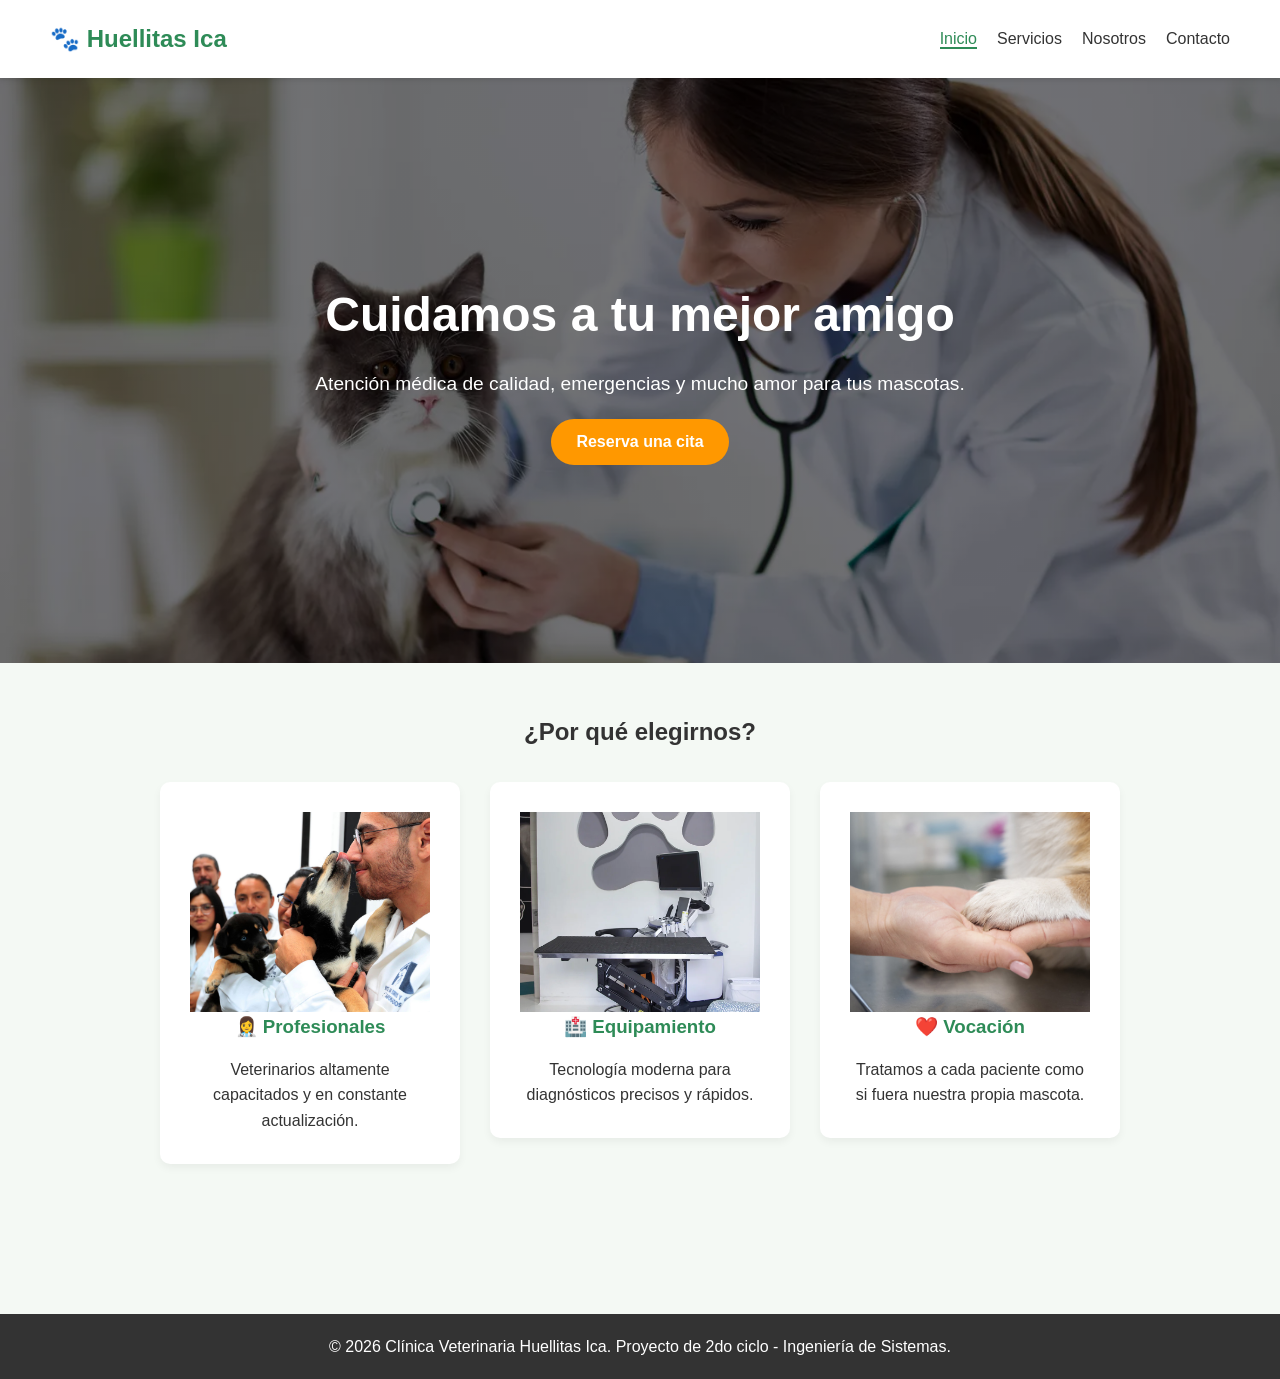
==== index.html @ 150d7863 "Add files via upload" ====
<!DOCTYPE html>
<html lang="es">
<head>
    <meta charset="UTF-8">
    <meta name="viewport" content="width=device-width, initial-scale=1.0">
    <title>Clínica Veterinaria Huellitas Ica</title>
    <link rel="icon" href="imagenes/logovet.png" type="image/png">
    <link rel="stylesheet" href="css/global.css">
    <link rel="stylesheet" href="css/layout.css">
    <link rel="stylesheet" href="css/inicio.css">
    
</head>
<body>

    <header>
        <div class="logo">
            🐾 Huellitas Ica
        </div>
        <nav>
            <ul>
                <li><a href="index.html" class="active">Inicio</a></li>
                <li><a href="servicios.html">Servicios</a></li>
                <li><a href="nosotros.html">Nosotros</a></li>
                <li><a href="contacto.html">Contacto</a></li>
            </ul>
        </nav>
    </header>

    <main>
        <section class="hero">
            <div class="hero-content">
                <h1>Cuidamos a tu mejor amigo</h1>
                <p>Atención médica de calidad, emergencias y mucho amor para tus mascotas.</p>
                <a href="contacto.html" class="btn">Reserva una cita</a>
            </div>
        </section>

        <section class="info-rapida">
            <h2>¿Por qué elegirnos?</h2>
            <div class="cards-container">
                
                <div class="card">
                    <div class="card-img-wrapper">
                        <img src="imagenes/profesionales.jpg" alt="Profesionales">
                    </div>
                    <div class="card-content-inicio">
                        <h3>👩‍⚕️ Profesionales</h3>
                        <p>Veterinarios altamente capacitados y en constante actualización.</p>
                    </div>
                </div>

                <div class="card">
                    <div class="card-img-wrapper">
                        <img src="imagenes/equipamiento.jpg" alt="Equipamiento">
                    </div>
                    <div class="card-content-inicio">
                        <h3>🏥 Equipamiento</h3>
                        <p>Tecnología moderna para diagnósticos precisos y rápidos.</p>
                    </div>
                </div>

                <div class="card">
                    <div class="card-img-wrapper">
                        <img src="imagenes/vocacion.jpg" alt="Vocación">
                    </div>
                    <div class="card-content-inicio">
                        <h3>❤️ Vocación</h3>
                        <p>Tratamos a cada paciente como si fuera nuestra propia mascota.</p>
                    </div>
                </div>

            </div>
        </section>
    </main>

    <footer>
        <p>&copy; 2026 Clínica Veterinaria Huellitas Ica. Proyecto de 2do ciclo - Ingeniería de Sistemas.</p>
    </footer>
</body>
</html>
---- css/global.css ----
/* Reseteo básico para que se vea igual en todos los navegadores */
* {
    margin: 0;
    padding: 0;
    box-sizing: border-box;
    font-family: 'Segoe UI', Tahoma, Geneva, Verdana, sans-serif;
}

/* Variables de color para mantener la armonía */
:root {
    --primary-color: #2E8B57; /* Verde agradable */
    --secondary-color: #f4f9f4; /* Fondo claro */
    --text-dark: #333;
    --text-light: #fff;
}

body {
    background-color: var(--secondary-color);
    color: var(--text-dark);
    line-height: 1.6;
}
---- css/layout.css ----
/* --- HEADER Y NAVEGACIÓN --- */
header {
    background-color: white;
    box-shadow: 0 2px 5px rgba(0,0,0,0.1);
    display: flex;
    justify-content: space-between;
    align-items: center;
    padding: 20px 50px;
    position: sticky;
    top: 0;
    z-index: 100;
}

.logo {
    font-size: 24px;
    font-weight: bold;
    color: var(--primary-color);
}

nav ul {
    list-style: none;
    display: flex;
    gap: 20px;
}

nav a {
    text-decoration: none;
    color: var(--text-dark);
    font-weight: 500;
    transition: color 0.3s;
}

nav a:hover, nav a.active {
    color: var(--primary-color);
    border-bottom: 2px solid var(--primary-color);
}

/* --- FOOTER --- */
footer {
    background-color: var(--text-dark);
    color: white;
    text-align: center;
    padding: 20px;
    margin-top: 40px;
}
---- css/inicio.css ----
/* --- SECCIÓN HERO (INICIO) CON TU IMAGEN --- */
.hero {
    /* Cambiamos el nombre de la ruta a image1.jpg */
    background-image: linear-gradient(rgba(0, 0, 0, 0.55), rgba(0, 0, 0, 0.55)), url('../imagenes/image1.jpg'); 
    color: var(--text-light);
    height: 65vh; 
    display: flex;
    align-items: center;
    justify-content: center;
    text-align: center;
    background-size: cover;       
    background-position: center;  
    background-repeat: no-repeat;
}

.hero-content h1 {
    font-size: 3rem;
    margin-bottom: 15px;
}

.hero-content p {
    font-size: 1.2rem;
    margin-bottom: 20px;
}

.btn {
    display: inline-block;
    padding: 10px 25px;
    background-color: #FF9800; /* Naranja para contraste */
    color: white;
    text-decoration: none;
    border-radius: 25px;
    font-weight: bold;
    transition: background 0.3s, transform 0.2s;
}

.btn:hover {
    background-color: #e68a00;
    transform: scale(1.05);
}

/* --- TARJETAS DE INFORMACIÓN --- */
.info-rapida, .servicios-header, .lista-servicios {
    padding: 50px;
    text-align: center;
}

.cards-container, .lista-servicios {
    display: flex;
    justify-content: center;
    gap: 30px;
    margin-top: 30px;
    flex-wrap: wrap; /* Para que se adapte a pantallas más pequeñas */
}

.card, .servicio-item {
    background: white;
    padding: 30px;
    border-radius: 10px;
    box-shadow: 0 4px 8px rgba(0,0,0,0.05);
    width: 300px;
    transition: transform 0.3s;
}

.card:hover, .servicio-item:hover {
    transform: translateY(-10px);
    box-shadow: 0 8px 16px rgba(0,0,0,0.1);
}

.card h3, .servicio-item h2 {
    color: var(--primary-color);
    margin-bottom: 15px;
}

/* ==========================================
CORRECCIÓN DE TARJETAS EN EL INICIO
   ========================================== */

/* 1. Forzamos a que el contenedor alinee todo por igual */
.cards-container {
    display: flex;
    gap: 30px;
    max-width: 1100px;
    margin: 30px auto 60px auto;
    padding: 0 20px;
    flex-wrap: wrap;
    justify-content: center;
    align-items: flex-start; /* Evita que las tarjetas se estiren infinitamente hacia abajo */
}

/* 2. Definimos el tamaño exacto y fijo del contenedor de la foto */
.card-img-wrapper {
    width: 100%;
    height: 200px; /* Altura fija ideal para que se vea como tarjeta profesional */
    overflow: hidden;
    background-color: #f0f0f0;
}

/* 3. Aseguramos que la imagen se adapte sin deformarse */
.card-img-wrapper img {
    width: 100%;
    height: 100%;
    object-fit: cover; /* Recorta la foto proporcionalmente para que no se deforme */
    display: block;
}
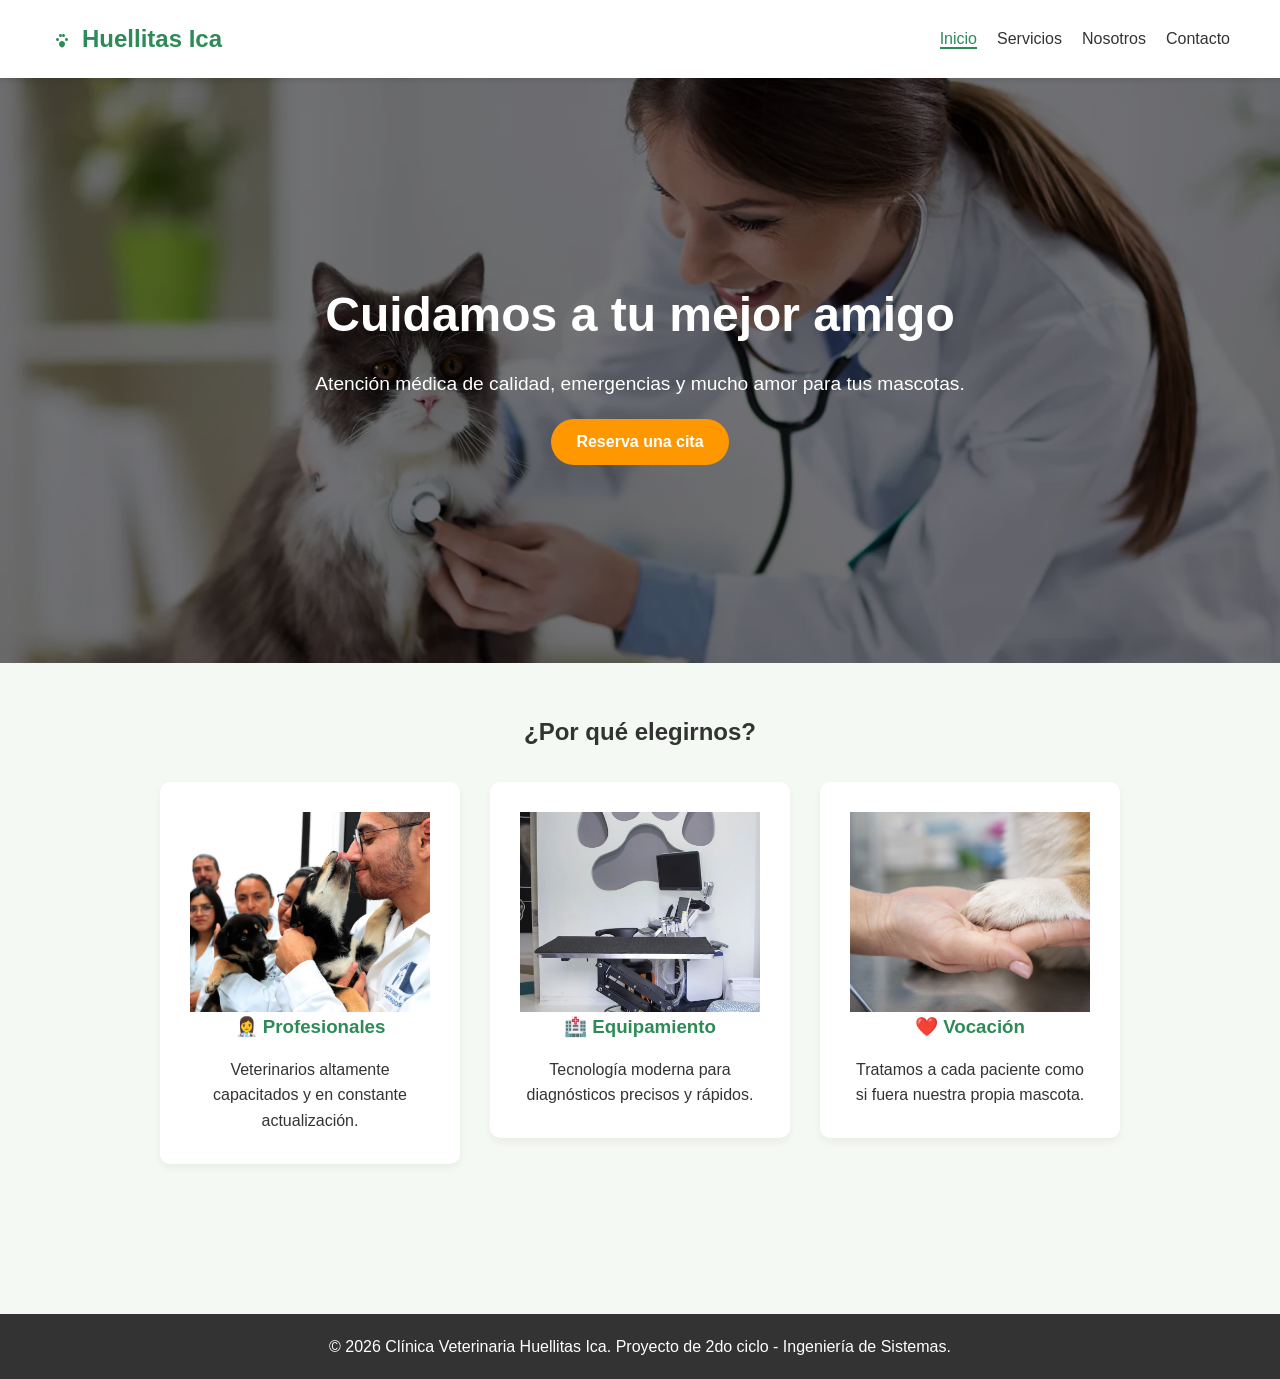
==== commit a40c87d2: "Update index.html" ====
--- a/index.html
+++ b/index.html
@@ -13,9 +13,12 @@
 <body>
 
     <header>
-        <div class="logo">
-            🐾 Huellitas Ica
-        </div>
+<div class="logo">
+    <svg class="logo-icon" viewBox="0 0 24 24" xmlns="http://www.w3.org/2000/svg">
+        <path d="M12 14c-1.66 0-3 1.34-3 3 0 2 2 3.5 3 3.5s3-1.5 3-3.5c0-1.66-1.34-3-3-3zm-4.5-3c-.83 0-1.5.67-1.5 1.5s.67 1.5 1.5 1.5 1.5-.67 1.5-1.5-.67-1.5-1.5-1.5zm9 0c-.83 0-1.5.67-1.5 1.5s.67 1.5 1.5 1.5 1.5-.67 1.5-1.5-.67-1.5-1.5-1.5zm-6-4C9.67 7 9 7.67 9 8.5S9.67 10 10.5 10s1.5-.67 1.5-1.5S11.33 7 10.5 7zm3 0c-.83 0-1.5.67-1.5 1.5s.67 1.5 1.5 1.5 1.5-.67 1.5-1.5S14.33 7 13.5 7z"/>
+    </svg>
+    Huellitas Ica
+</div>
         <nav>
             <ul>
                 <li><a href="index.html" class="active">Inicio</a></li>
@@ -77,4 +80,4 @@
         <p>&copy; 2026 Clínica Veterinaria Huellitas Ica. Proyecto de 2do ciclo - Ingeniería de Sistemas.</p>
     </footer>
 </body>
-</html>+</html>
--- a/css/layout.css
+++ b/css/layout.css
@@ -42,4 +42,51 @@
     text-align: center;
     padding: 20px;
     margin-top: 40px;
-}+}
+/* ==========================================
+   OPTIMIZACIÓN RESPONSIVE PARA EL MENÚ (CELULARES)
+   ========================================== */
+@media (max-width: 768px) {
+    header {
+        flex-direction: column; /* Pone el logo arriba y el menú abajo */
+        gap: 15px;
+        padding: 15px 10px;
+        text-align: center;
+    }
+
+    header .logo {
+        width: 100%;
+        justify-content: center;
+        font-size: 1.4rem;
+    }
+
+    header nav {
+        width: 100%;
+    }
+
+    header nav ul {
+        flex-direction: row;     /* Los mantiene en fila */
+        justify-content: center; /* Los centra en la pantalla del celular */
+        gap: 12px;               /* Espacio para que quepa el dedo al presionar */
+        padding: 0;
+        flex-wrap: wrap;         /* Si el celular es muy chico, se acomodan abajo */
+    }
+
+    header nav ul li a {
+        font-size: 0.95rem;      
+        padding: 6px 8px;
+    }
+}
+/* Alinea el texto del logo con el nuevo icono SVG */
+.logo {
+    display: flex;
+    align-items: center;
+    gap: 8px; /* Espacio perfecto entre la huella y el texto */
+}
+
+/* Controla el tamaño y fuerza a que el icono use el mismo color verde del texto */
+.logo-icon {
+    width: 24px;
+    height: 24px;
+    fill: currentColor; /* Esto hace que el SVG adopte el color verde de tu clase .logo automáticamente */
+}
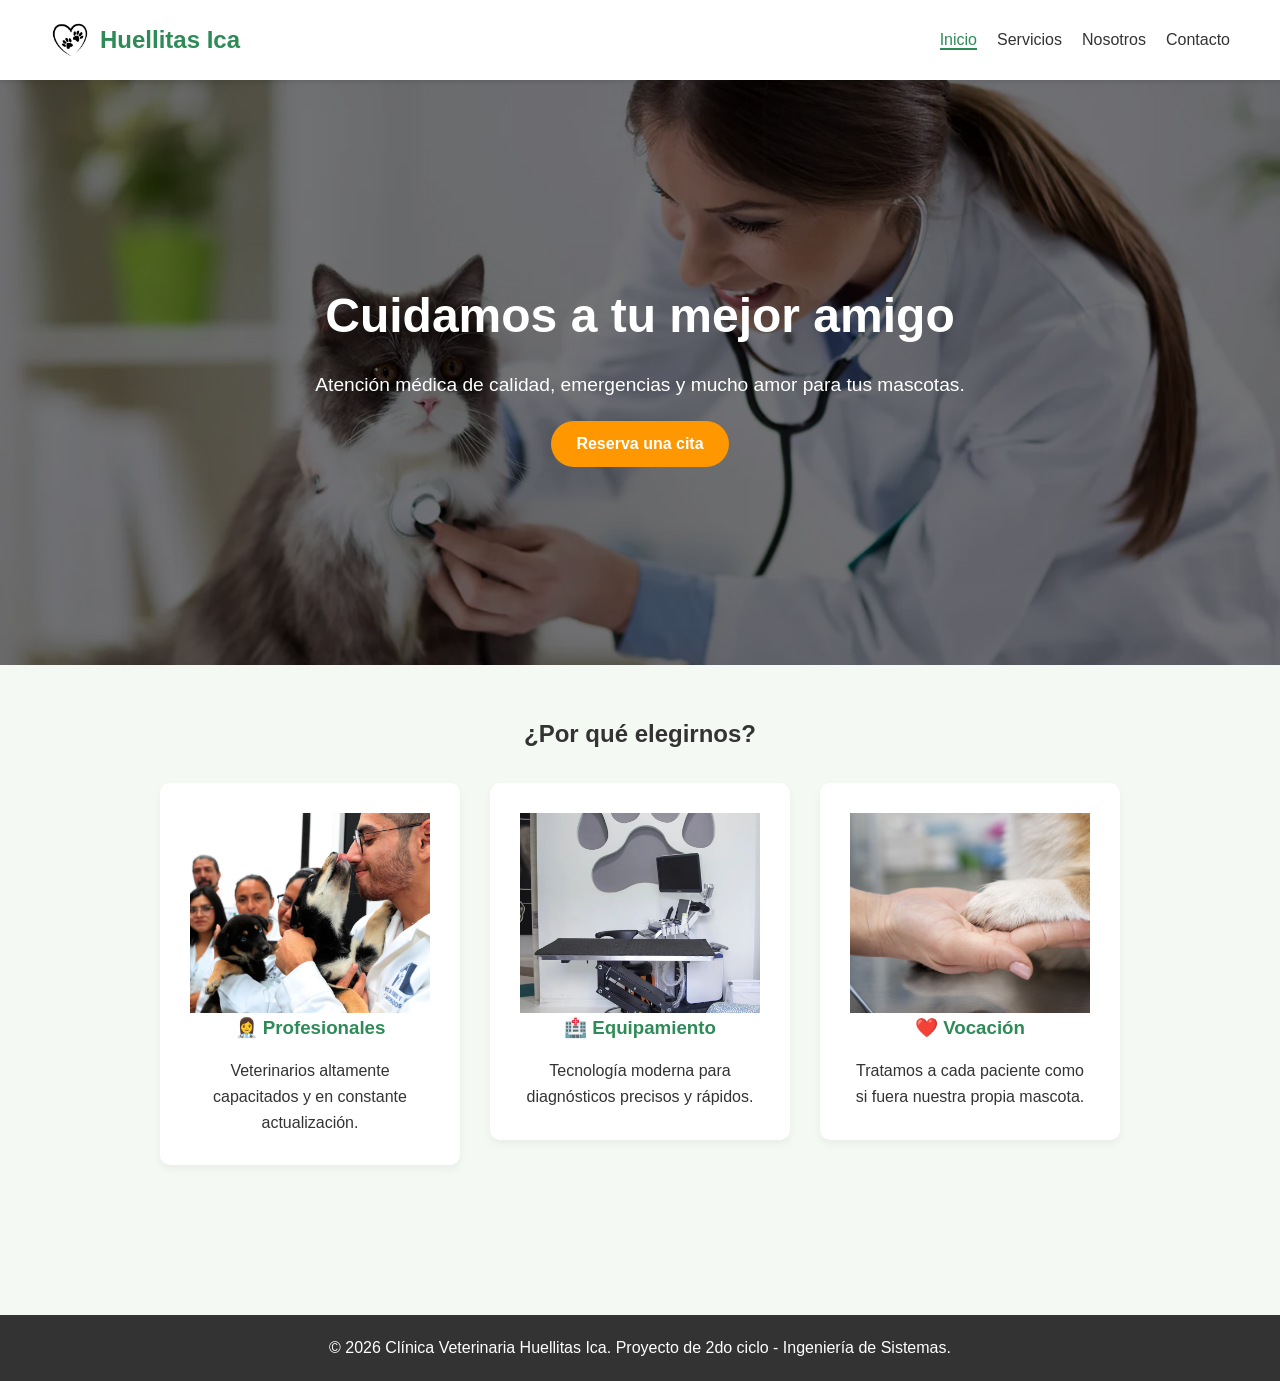
==== commit 358e82fe: "Add files via upload" ====
--- a/index.html
+++ b/index.html
@@ -13,12 +13,10 @@
 <body>
 
     <header>
-<div class="logo">
-    <svg class="logo-icon" viewBox="0 0 24 24" xmlns="http://www.w3.org/2000/svg">
-        <path d="M12 14c-1.66 0-3 1.34-3 3 0 2 2 3.5 3 3.5s3-1.5 3-3.5c0-1.66-1.34-3-3-3zm-4.5-3c-.83 0-1.5.67-1.5 1.5s.67 1.5 1.5 1.5 1.5-.67 1.5-1.5-.67-1.5-1.5-1.5zm9 0c-.83 0-1.5.67-1.5 1.5s.67 1.5 1.5 1.5 1.5-.67 1.5-1.5-.67-1.5-1.5-1.5zm-6-4C9.67 7 9 7.67 9 8.5S9.67 10 10.5 10s1.5-.67 1.5-1.5S11.33 7 10.5 7zm3 0c-.83 0-1.5.67-1.5 1.5s.67 1.5 1.5 1.5 1.5-.67 1.5-1.5S14.33 7 13.5 7z"/>
-    </svg>
+        <div class="logo">
+    <img src="imagenes/logovet.png" alt="Logo Huellitas Ica" class="logo-img">
     Huellitas Ica
-</div>
+        </div>
         <nav>
             <ul>
                 <li><a href="index.html" class="active">Inicio</a></li>
@@ -80,4 +78,4 @@
         <p>&copy; 2026 Clínica Veterinaria Huellitas Ica. Proyecto de 2do ciclo - Ingeniería de Sistemas.</p>
     </footer>
 </body>
-</html>
+</html>
--- a/css/layout.css
+++ b/css/layout.css
@@ -77,16 +77,21 @@
         padding: 6px 8px;
     }
 }
-/* Alinea el texto del logo con el nuevo icono SVG */
+/* ==========================================
+   ESTILOS PARA EL LOGO Y LA CABECERA
+   ========================================== */
+
+/* 1. Controla el contenedor para alinear imagen y texto */
 .logo {
     display: flex;
     align-items: center;
-    gap: 8px; /* Espacio perfecto entre la huella y el texto */
+    gap: 10px; /* Espacio entre la imagen y el texto */
+    font-size: 1.5rem; /* Tamaño del texto "Huellitas Ica" */
 }
 
-/* Controla el tamaño y fuerza a que el icono use el mismo color verde del texto */
-.logo-icon {
-    width: 24px;
-    height: 24px;
-    fill: currentColor; /* Esto hace que el SVG adopte el color verde de tu clase .logo automáticamente */
-}
+/* 2. Controla de forma estricta el tamaño de la imagen */
+.logo-img {
+    width: 40px;      /* Ancho máximo que permitimos para la imagen */
+    height: 40px;     /* Alto máximo para mantenerla cuadrada */
+    object-fit: contain; /* Asegura que la imagen no se distorsione */
+}
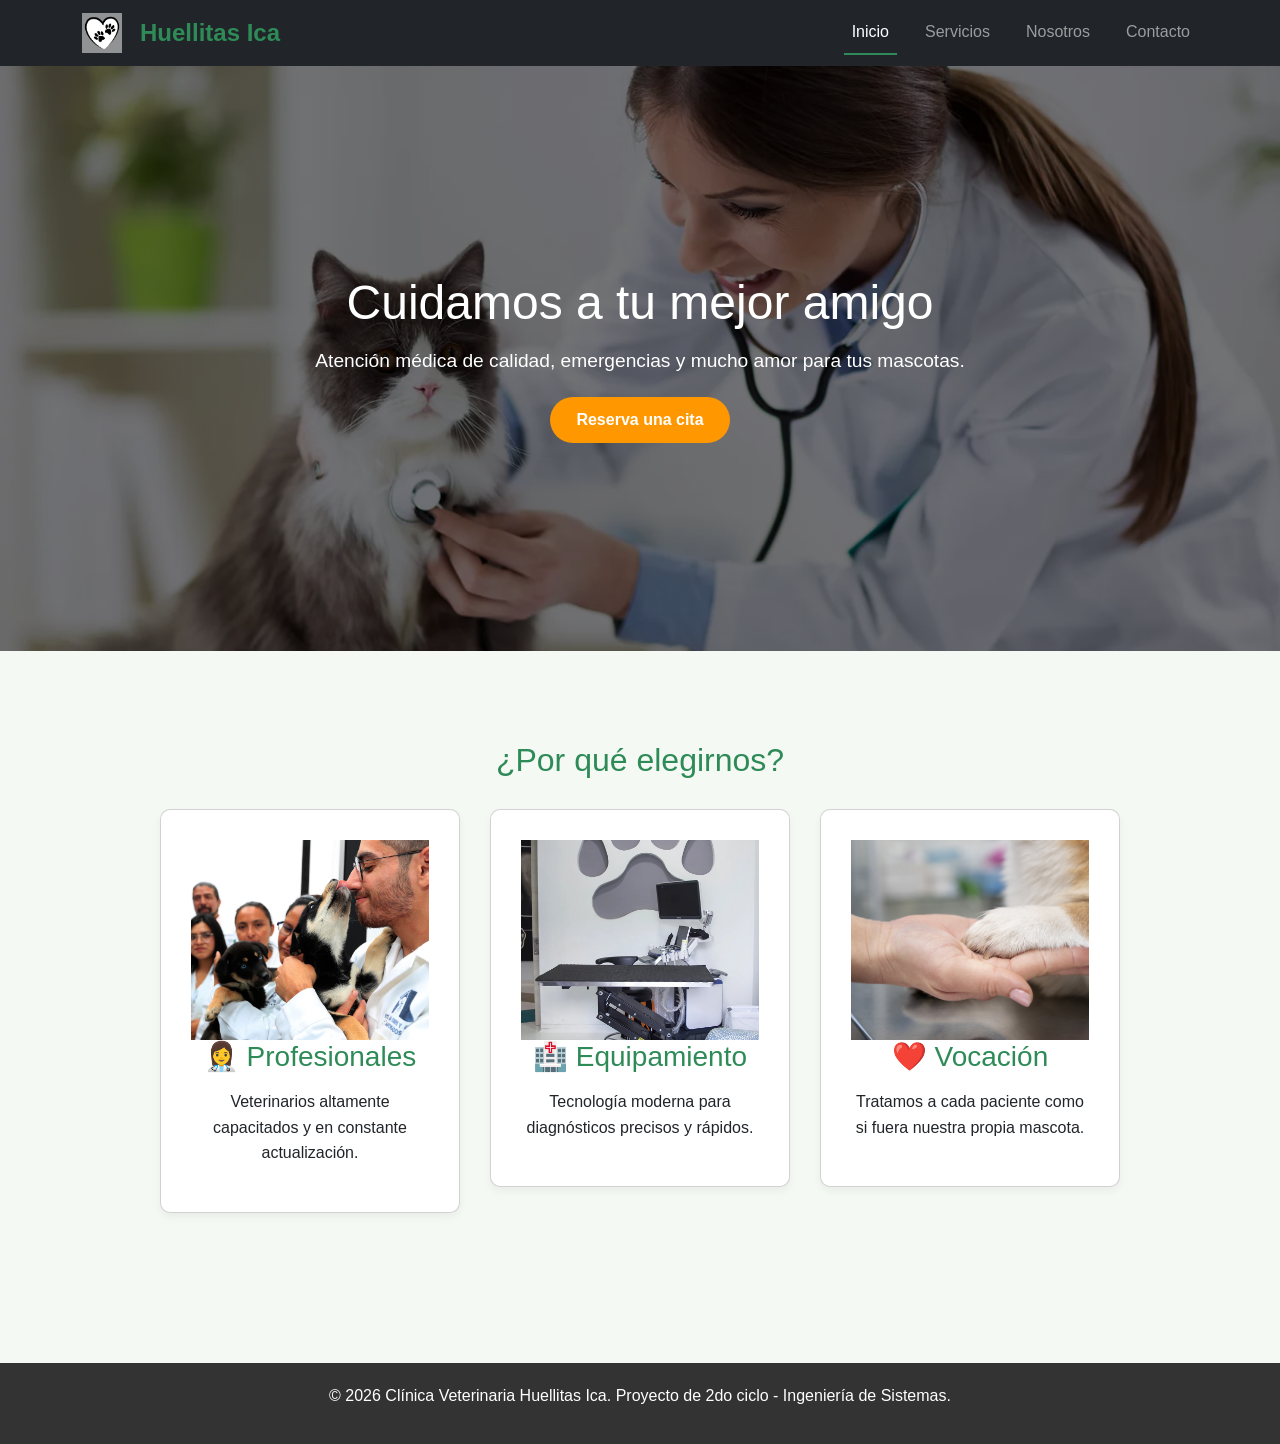
==== commit 372ddd15: "BOSTRAP" ====
--- a/index.html
+++ b/index.html
@@ -4,28 +4,36 @@
     <meta charset="UTF-8">
     <meta name="viewport" content="width=device-width, initial-scale=1.0">
     <title>Clínica Veterinaria Huellitas Ica</title>
+    
     <link rel="icon" href="imagenes/logovet.png" type="image/png">
+    
+    <link href="https://cdn.jsdelivr.net/npm/bootstrap@5.3.3/dist/css/bootstrap.min.css" rel="stylesheet">
+    
     <link rel="stylesheet" href="css/global.css">
     <link rel="stylesheet" href="css/layout.css">
     <link rel="stylesheet" href="css/inicio.css">
-    
 </head>
 <body>
 
-    <header>
-        <div class="logo">
-    <img src="imagenes/logovet.png" alt="Logo Huellitas Ica" class="logo-img">
-    Huellitas Ica
+    <nav class="navbar navbar-expand-lg navbar-dark bg-dark">
+        <div class="container">
+            <a class="navbar-brand logo d-flex align-items-center" href="index.html">
+                <img src="imagenes/logovet.png" alt="Logo Huellitas Ica" class="logo-img me-2" style="max-height: 40px;">
+                Huellitas Ica
+            </a>
+            <button class="navbar-toggler" type="button" data-bs-toggle="collapse" data-bs-target="#navbarNav" aria-controls="navbarNav" aria-expanded="false" aria-label="Toggle navigation">
+                <span class="navbar-toggler-icon"></span>
+            </button>
+            <div class="collapse navbar-collapse" id="navbarNav">
+                <ul class="navbar-nav ms-auto">
+                    <li class="nav-item"><a class="nav-link active" href="index.html">Inicio</a></li>
+                    <li class="nav-item"><a class="nav-link" href="servicios.html">Servicios</a></li>
+                    <li class="nav-item"><a class="nav-link" href="nosotros.html">Nosotros</a></li>
+                    <li class="nav-item"><a class="nav-link" href="contacto.html">Contacto</a></li>
+                </ul>
+            </div>
         </div>
-        <nav>
-            <ul>
-                <li><a href="index.html" class="active">Inicio</a></li>
-                <li><a href="servicios.html">Servicios</a></li>
-                <li><a href="nosotros.html">Nosotros</a></li>
-                <li><a href="contacto.html">Contacto</a></li>
-            </ul>
-        </nav>
-    </header>
+    </nav>
 
     <main>
         <section class="hero">
@@ -37,7 +45,7 @@
         </section>
 
         <section class="info-rapida">
-            <h2>¿Por qué elegirnos?</h2>
+            <h2 style="text-align: center; margin-top: 40px; color: #2E8B57;">¿Por qué elegirnos?</h2>
             <div class="cards-container">
                 
                 <div class="card">
@@ -77,5 +85,7 @@
     <footer>
         <p>&copy; 2026 Clínica Veterinaria Huellitas Ica. Proyecto de 2do ciclo - Ingeniería de Sistemas.</p>
     </footer>
+
+    <script src="https://cdn.jsdelivr.net/npm/bootstrap@5.3.3/dist/js/bootstrap.bundle.min.js"></script>
 </body>
 </html>
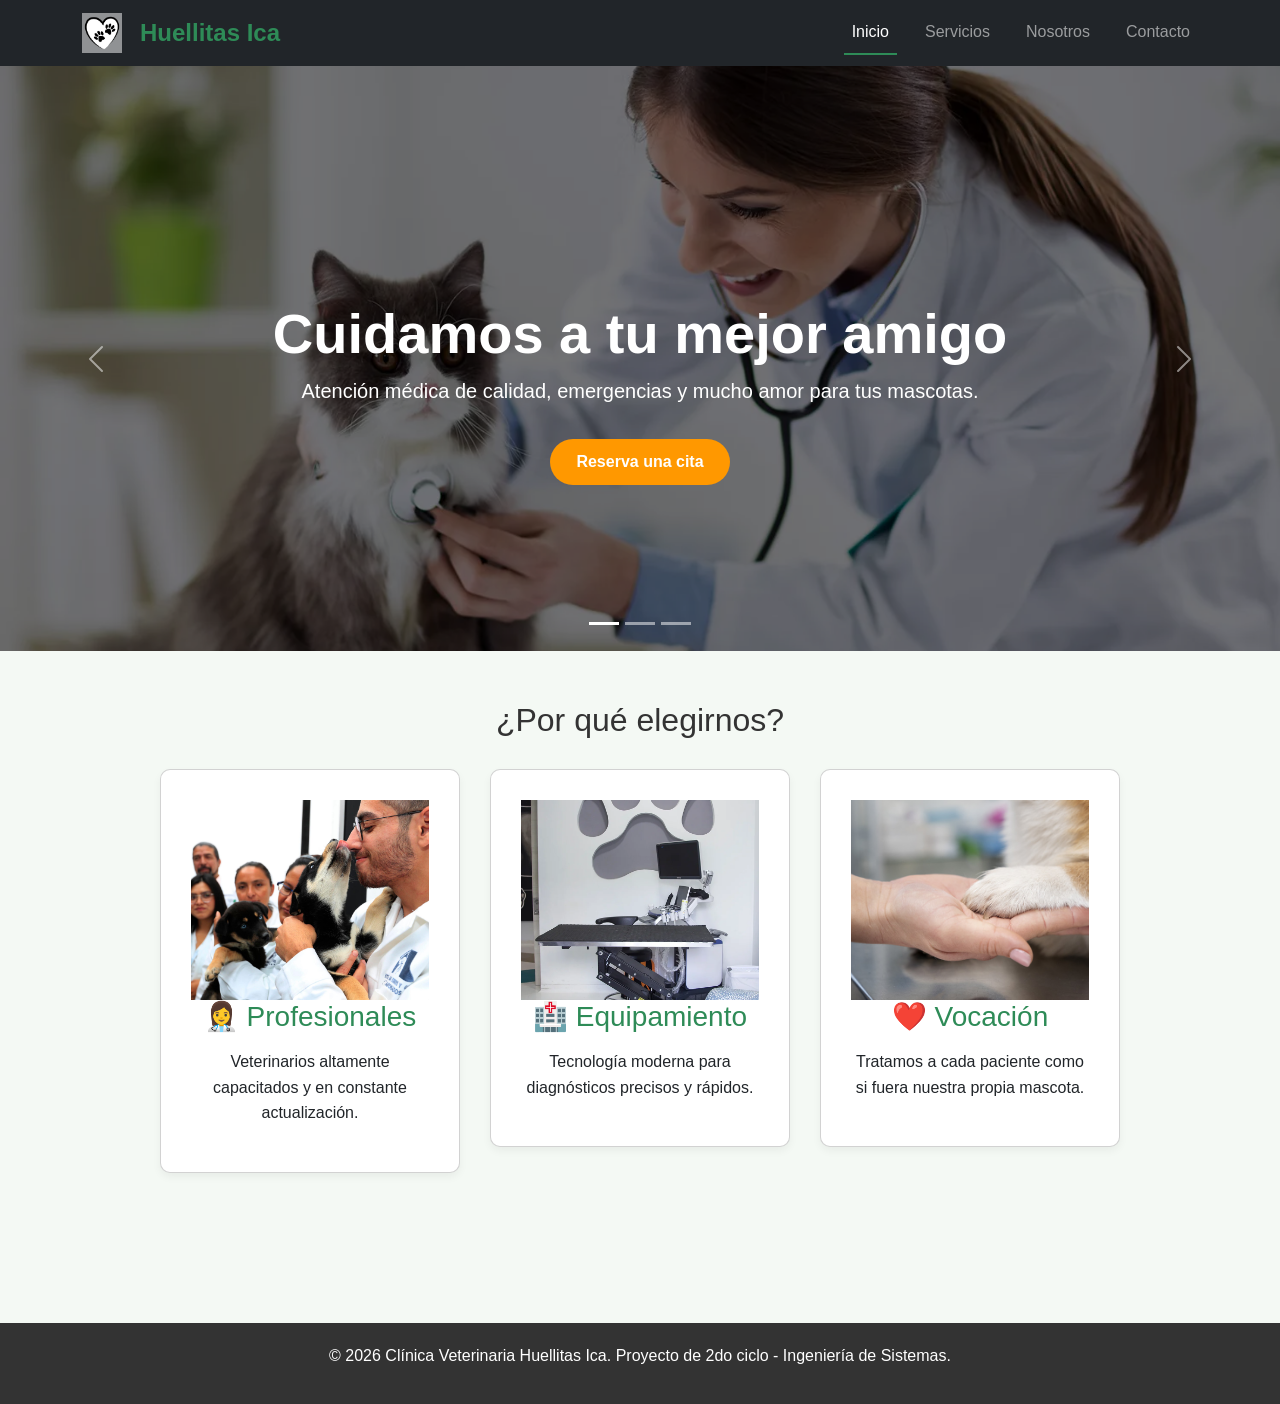
==== commit 5433e9e2: "carrusel" ====
--- a/index.html
+++ b/index.html
@@ -36,16 +36,57 @@
     </nav>
 
     <main>
-        <section class="hero">
-            <div class="hero-content">
-                <h1>Cuidamos a tu mejor amigo</h1>
-                <p>Atención médica de calidad, emergencias y mucho amor para tus mascotas.</p>
-                <a href="contacto.html" class="btn">Reserva una cita</a>
+        <div id="carouselVeterinaria" class="carousel slide carousel-fade" data-bs-ride="carousel">
+            
+            <div class="carousel-indicators">
+                <button type="button" data-bs-target="#carouselVeterinaria" data-bs-slide-to="0" class="active" aria-current="true" aria-label="Slide 1"></button>
+                <button type="button" data-bs-target="#carouselVeterinaria" data-bs-slide-to="1" aria-label="Slide 2"></button>
+                <button type="button" data-bs-target="#carouselVeterinaria" data-bs-slide-to="2" aria-label="Slide 3"></button>
             </div>
-        </section>
+
+            <div class="carousel-inner">
+                
+                <div class="carousel-item active" data-bs-interval="4000">
+                    <img src="imagenes/image1.jpg" class="d-block w-100" alt="Cuidamos a tu mascota">
+                    <div class="carousel-caption text-center">
+                        <h1 class="display-4 fw-bold text-white">Cuidamos a tu mejor amigo</h1>
+                        <p class="lead text-white d-none d-md-block">Atención médica de calidad, emergencias y mucho amor para tus mascotas.</p>
+                        <a href="contacto.html" class="btn btn-carrusel-1 mt-3">Reserva una cita</a>
+                    </div>
+                </div>
+
+                <div class="carousel-item" data-bs-interval="4000">
+                    <img src="imagenes/Consulta.jpg" class="d-block w-100" alt="Nuestros Servicios">
+                    <div class="carousel-caption text-center">
+                        <h1 class="display-4 fw-bold text-white">Servicios Especializados</h1>
+                        <p class="lead text-white d-none d-md-block">Contamos con quirófano equipado, vacunas y campañas de desparasitación.</p>
+                        <a href="servicios.html" class="btn btn-carrusel-2 mt-3">Ver Servicios</a>
+                    </div>
+                </div>
+
+                <div class="carousel-item" data-bs-interval="4000">
+                    <img src="imagenes/baño.jpg" class="d-block w-100" alt="Grooming Veterinaria">
+                    <div class="carousel-caption text-center">
+                        <h1 class="display-4 fw-bold text-white">Estética y Grooming</h1>
+                        <p class="lead text-white d-none d-md-block">Baños medicados, cortes de raza y cuidado integral para el engreído de la casa.</p>
+                        <a href="https://wa.me/51984744905" target="_blank" class="btn btn-carrusel-3 mt-3">💬 Escríbenos</a>
+                    </div>
+                </div>
+
+            </div>
+
+            <button class="carousel-control-prev" type="button" data-bs-target="#carouselVeterinaria" data-bs-slide="prev">
+                <span class="carousel-control-prev-icon" aria-hidden="true"></span>
+                <span class="visually-hidden">Anterior</span>
+            </button>
+            <button class="carousel-control-next" type="button" data-bs-target="#carouselVeterinaria" data-bs-slide="next">
+                <span class="carousel-control-next-icon" aria-hidden="true"></span>
+                <span class="visually-hidden">Siguiente</span>
+            </button>
+        </div>
 
         <section class="info-rapida">
-            <h2 style="text-align: center; margin-top: 40px; color: #2E8B57;">¿Por qué elegirnos?</h2>
+            <h2 class="equipo-titulo-secundario">¿Por qué elegirnos?</h2>
             <div class="cards-container">
                 
                 <div class="card">
--- a/css/inicio.css
+++ b/css/inicio.css
@@ -102,4 +102,45 @@
     height: 100%;
     object-fit: cover; /* Recorta la foto proporcionalmente para que no se deforme */
     display: block;
+}
+/* ==========================================
+   COMPONENTES DE BOOTSTRAP PERSONALIZADOS
+   ========================================== */
+
+/* Forza a las imágenes del carrusel a mantener una altura idónea sin deformarse */
+.carousel-item img {
+    height: 65vh;
+    object-fit: cover;
+}
+
+/* Oscurece las fotos un poco para que las letras blancas se lean excelente */
+.carousel-item::before {
+    content: "";
+    position: absolute;
+    top: 0;
+    left: 0;
+    width: 100%;
+    height: 100%;
+    background-color: rgba(0, 0, 0, 0.55);
+    z-index: 1;
+}
+
+/* Coloca los textos por encima del filtro oscuro */
+.carousel-caption {
+    z-index: 2;
+    bottom: 25%;
+}
+
+/* Modificaciones rápidas para los botones del carrusel */
+.carousel-caption .btn-carrusel-1 {
+    background-color: #FF9800;
+    color: white;
+}
+.carousel-caption .btn-carrusel-2 {
+    background-color: #2E8B57;
+    color: white;
+}
+.carousel-caption .btn-carrusel-3 {
+    background-color: #25D366;
+    color: white;
 }
